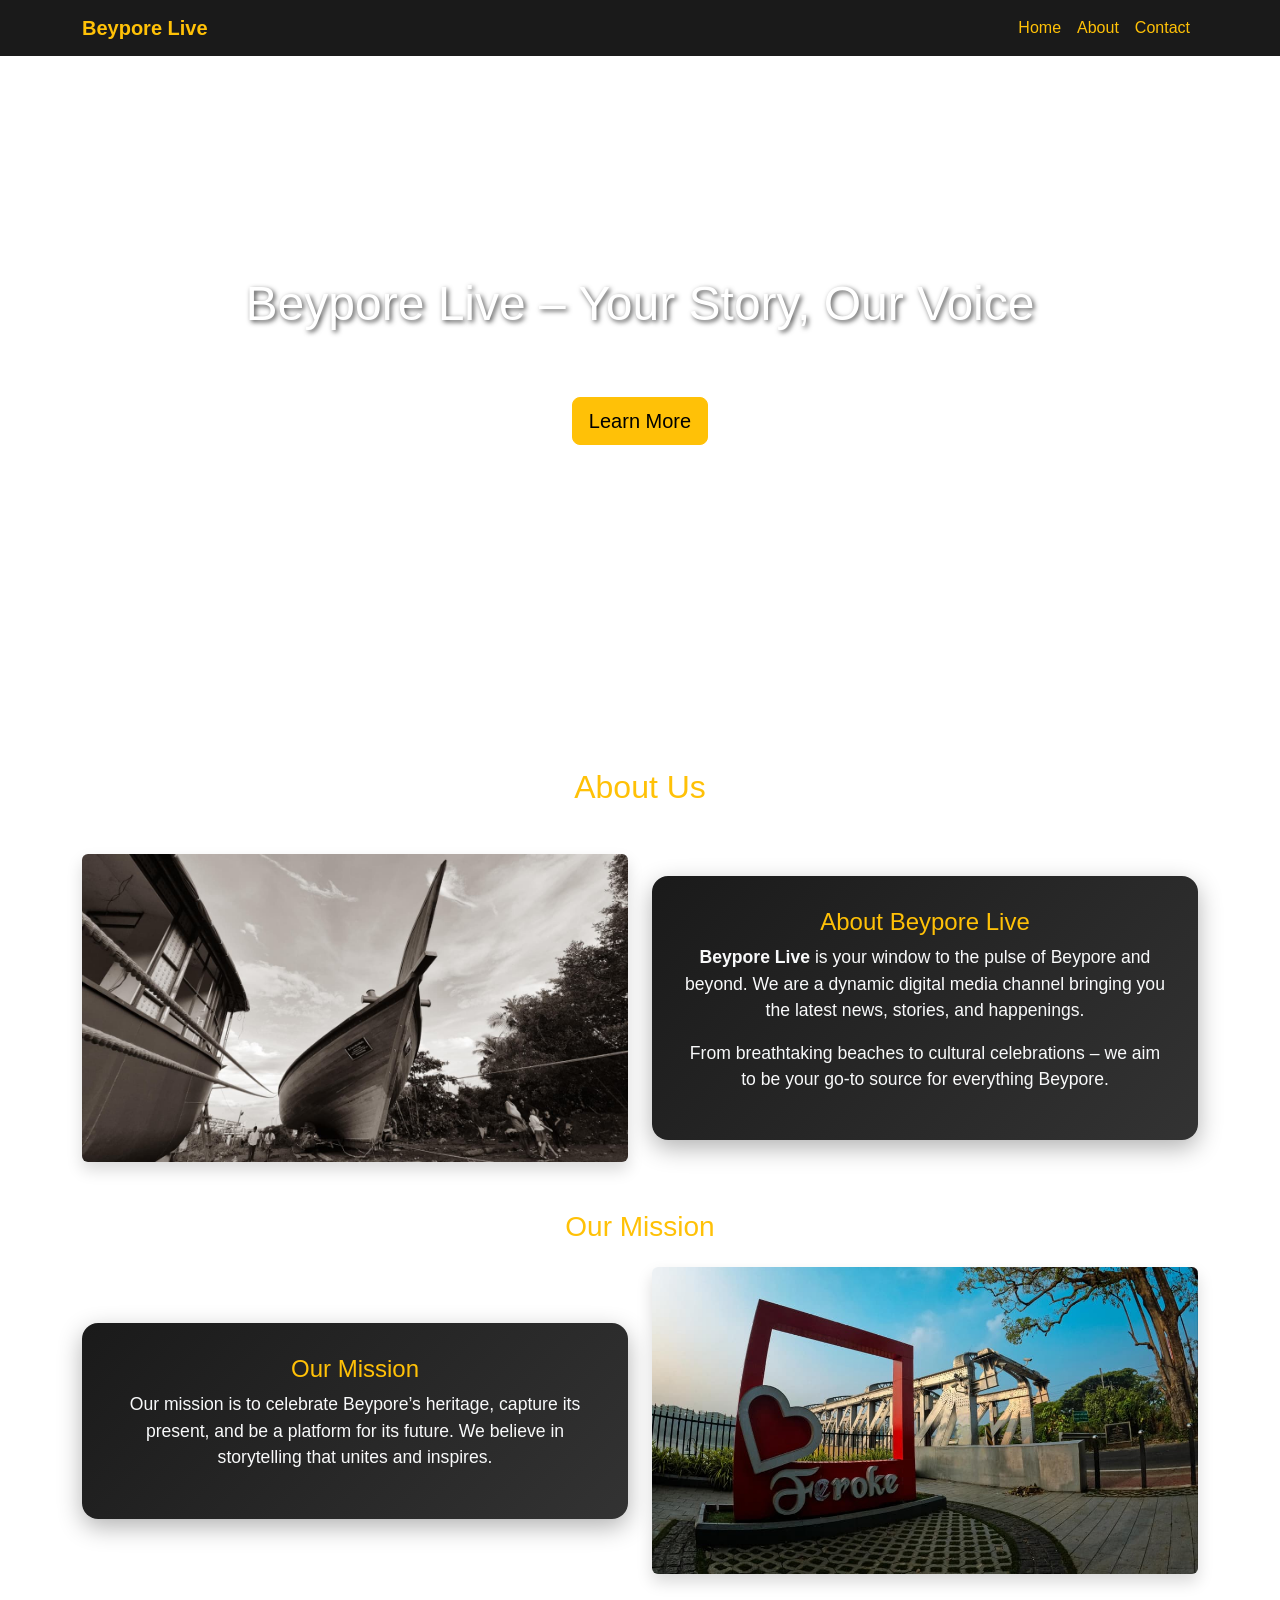
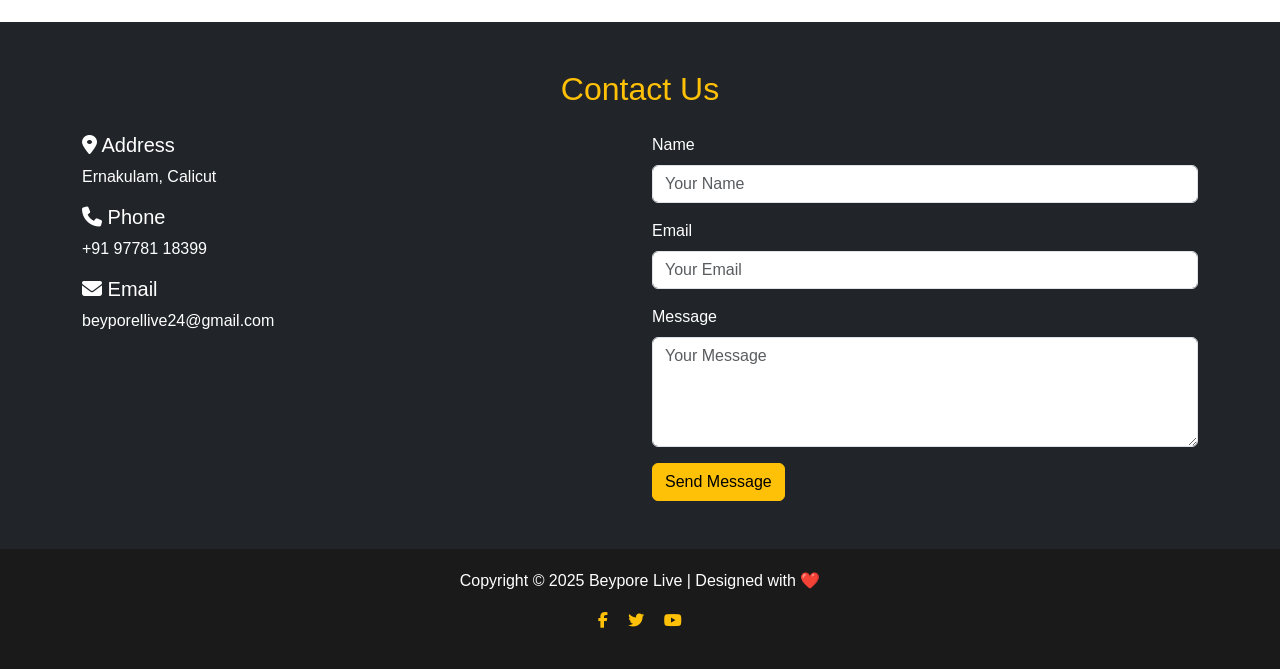
==== last.html @ 76977cc5 "Beypore live work 1st commit" ====
<!DOCTYPE html>
<html lang="en">
<head>
    <meta charset="UTF-8">
    <meta name="viewport" content="width=device-width, initial-scale=1.0">
    <!-- <title>Beypore Live</title> -->
    <title>Beypore Live – Your Story, Our Voice</title>
    <link href="assets/Untitled983_20250711172752.png" rel="icon">
    <link rel="stylesheet" href="https://cdn.jsdelivr.net/npm/bootstrap@5.3.0/dist/css/bootstrap.min.css">
    <link rel="stylesheet" href="https://cdnjs.cloudflare.com/ajax/libs/font-awesome/6.4.0/css/all.min.css">
    <link href="https://unpkg.com/aos@2.3.1/dist/aos.css" rel="stylesheet">

    <style>
        body {
            font-family: Arial, sans-serif;
        }
        .navbar {
            background-color: #1a1a1a;
        }
        .navbar-brand {
            font-weight: bold;
            color: #ffc107 !important;
        }
        .hero {
            background: url('https://images.unsplash.com/photo-1507525428034-b723cf961d3e') no-repeat center center/cover;
            height: 80vh;
            color: white;
            display: flex;
            align-items: center;
            justify-content: center;
            text-align: center;
        }
        .hero h1 {
            font-size: 3rem;
            text-shadow: 2px 2px 5px rgba(0,0,0,0.7);
        }
        .section-title {
            color: #ffc107;
            margin-bottom: 20px;
        }
        footer {
            background-color: #1a1a1a;
            color: white;
            padding: 20px 0;
        }
        footer a {
            color: #ffc107;
            text-decoration: none;
        }


        .jumbotron-style {
            background: linear-gradient(135deg, #1a1a1a, #333);
            color: #ffc107;
            padding: 2rem;
            border-radius: 1rem;
            box-shadow: 0 8px 25px rgba(0,0,0,0.3);
            text-align: center;
            transition: transform 0.3s ease;
        }
        .jumbotron-style:hover {
        transform: scale(1.02);
        }
        .jumbotron-style p {
            color: #f8f9fa;
            font-size: 1.1rem;
        }

    </style>
</head>
<body>

<!-- Navbar -->
<nav class="navbar navbar-expand-lg navbar-dark fixed-top">
    <div class="container">
        <a class="navbar-brand" href="#home">Beypore Live</a>
        <button class="navbar-toggler" type="button" data-bs-toggle="collapse" data-bs-target="#navbarNav">
            <span class="navbar-toggler-icon"></span>
        </button>
        <div class="collapse navbar-collapse" id="navbarNav">
            <ul class="navbar-nav ms-auto">
                <li class="nav-item"><a class="nav-link text-warning" href="#home">Home</a></li>
                <li class="nav-item"><a class="nav-link text-warning" href="#about">About</a></li>
                <li class="nav-item"><a class="nav-link text-warning" href="#contact">Contact</a></li>
            </ul>
        </div>
    </div>
</nav>

<!-- Hero Section -->
<section id="home" class="hero">
    <div>
        <h1>Beypore Live – Your Story, Our Voice</h1>
        <p>Bringing you the latest news, stories, and happenings from Beypore and beyond.</p>
        <a href="#about" class="btn btn-warning btn-lg mt-3">Learn More</a>
    </div>
</section>



<!-- About Section -->
<section class="about-section py-5" id="about">
    <div class="container">
        <h2 class="text-center section-title mb-5" data-aos="fade-up">About Us</h2>
        <div class="row align-items-center mb-5">
            <div class="col-md-6" data-aos="fade-right">
                <img src="assets/WhatsApp Image 2025-08-14 at 17.52.00_19916a96.jpg" alt="Beypore Beach" class="img-fluid rounded shadow">
            </div>
            <div class="col-md-6" data-aos="fade-left">
                <!-- <div class="card p-4 shadow-lg rounded-4">
                    <p><strong>Beypore Live</strong> is your window to the pulse of Beypore and beyond. We are a dynamic digital media channel bringing you the latest news, stories, and happenings.</p>
                    <p>From breathtaking beaches to cultural celebrations – we aim to be your go-to source for everything Beypore.</p>
                </div> -->

                <div class="jumbotron-style" data-aos="fade-up">
                    <h4>About Beypore Live</h4>
                    <p><strong>Beypore Live</strong> is your window to the pulse of Beypore and beyond. We are a dynamic digital media channel bringing you the latest news, stories, and happenings.</p>
                    <p>From breathtaking beaches to cultural celebrations – we aim to be your go-to source for everything Beypore.</p>
                </div>

            </div>
        </div>
        <h3 class="text-center section-title mb-4" data-aos="fade-up">Our Mission</h3>
        <div class="row align-items-center">
            <div class="col-md-6 order-md-2" data-aos="fade-left">
                <img src="assets/WhatsApp Image 2025-08-14 at 17.52.00_8e924453.jpg" alt="Beypore Mission" class="img-fluid rounded shadow">
            </div>
            <div class="col-md-6 order-md-1" data-aos="fade-right">
                <!-- <div class="card p-4 shadow-lg rounded-4">
                    <p>Our mission is to celebrate Beypore’s heritage, capture its present, and be a platform for its future. We believe in storytelling that unites and inspires.</p>
                </div> -->


                <div class="jumbotron-style" data-aos="fade-up">
                    <h4>Our Mission</h4>
                    <p>Our mission is to celebrate Beypore’s heritage, capture its present, and be a platform for its future. We believe in storytelling that unites and inspires.</p>
                </div>

            </div>
        </div>
    </div>
</section>

<!-- Contact Section -->



<!-- AOS Animation -->


<!-- Contact Section -->
<section id="contact" class="py-5 bg-dark text-white">
    <div class="container">
        <h2 class="section-title text-center">Contact Us</h2>
        <div class="row mt-4">
            <div class="col-md-6">
                <h5><i class="fas fa-map-marker-alt"></i> Address</h5>
                <p>Ernakulam, Calicut</p>
                <h5><i class="fas fa-phone"></i> Phone</h5>
                <p>+91 97781 18399</p>
                <h5><i class="fas fa-envelope"></i> Email</h5>
                <p>beyporellive24@gmail.com</p>
            </div>
            <div class="col-md-6">
                <form>
                    <div class="mb-3">
                        <label class="form-label">Name</label>
                        <input type="text" class="form-control" placeholder="Your Name">
                    </div>
                    <div class="mb-3">
                        <label class="form-label">Email</label>
                        <input type="email" class="form-control" placeholder="Your Email">
                    </div>
                    <div class="mb-3">
                        <label class="form-label">Message</label>
                        <textarea class="form-control" rows="4" placeholder="Your Message"></textarea>
                    </div>
                    <button type="submit" class="btn btn-warning">Send Message</button>
                </form>
            </div>
        </div>
    </div>
</section>

<!-- Footer -->
<footer class="text-center">
    <p>Copyright © 2025 Beypore Live | Designed with ❤️</p>
    <p>
        <a href="#"><i class="fab fa-facebook-f me-3"></i></a>
        <a href="#"><i class="fab fa-twitter me-3"></i></a>
        <a href="#"><i class="fab fa-youtube"></i></a>
    </p>
</footer>

<script src="https://unpkg.com/aos@2.3.1/dist/aos.js"></script>
<script>
    AOS.init({ duration: 1000, once: true });
</script>

<script src="https://cdn.jsdelivr.net/npm/bootstrap@5.3.0/dist/js/bootstrap.bundle.min.js"></script>

</body>
</html>
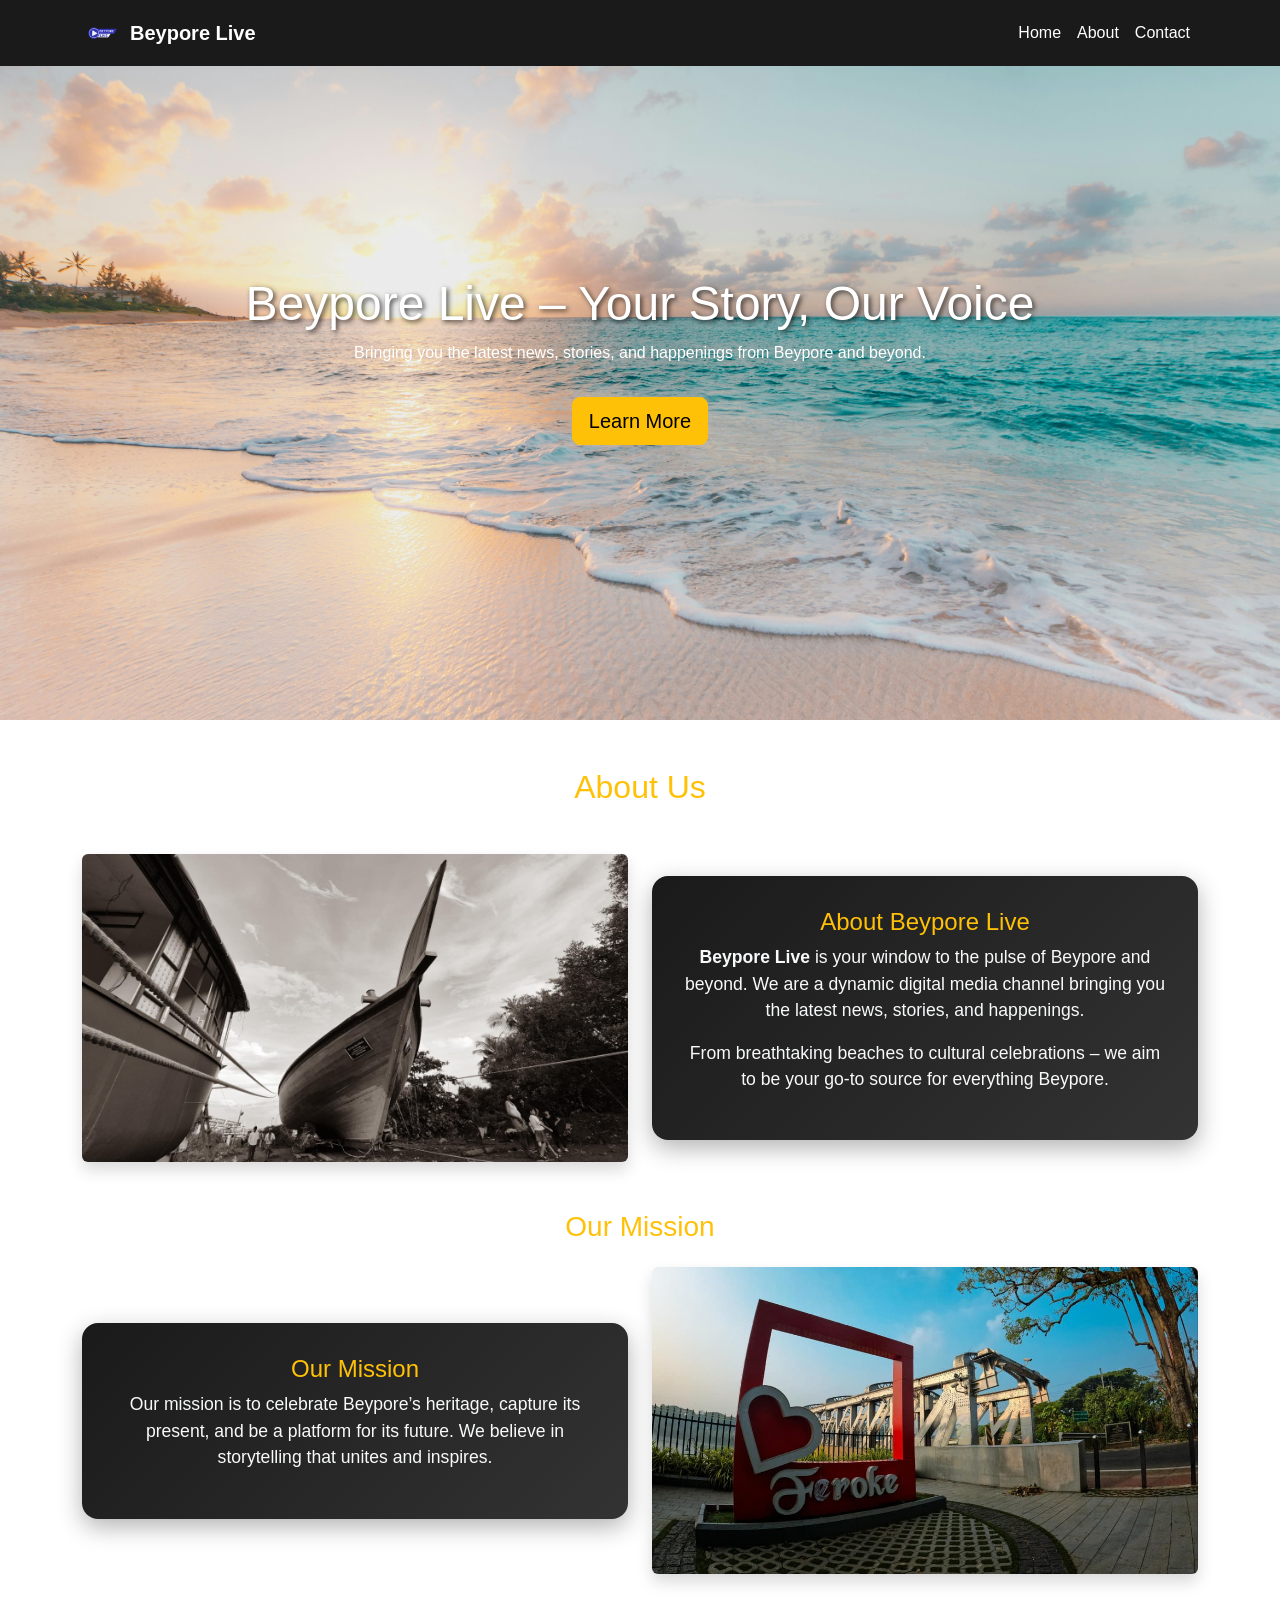
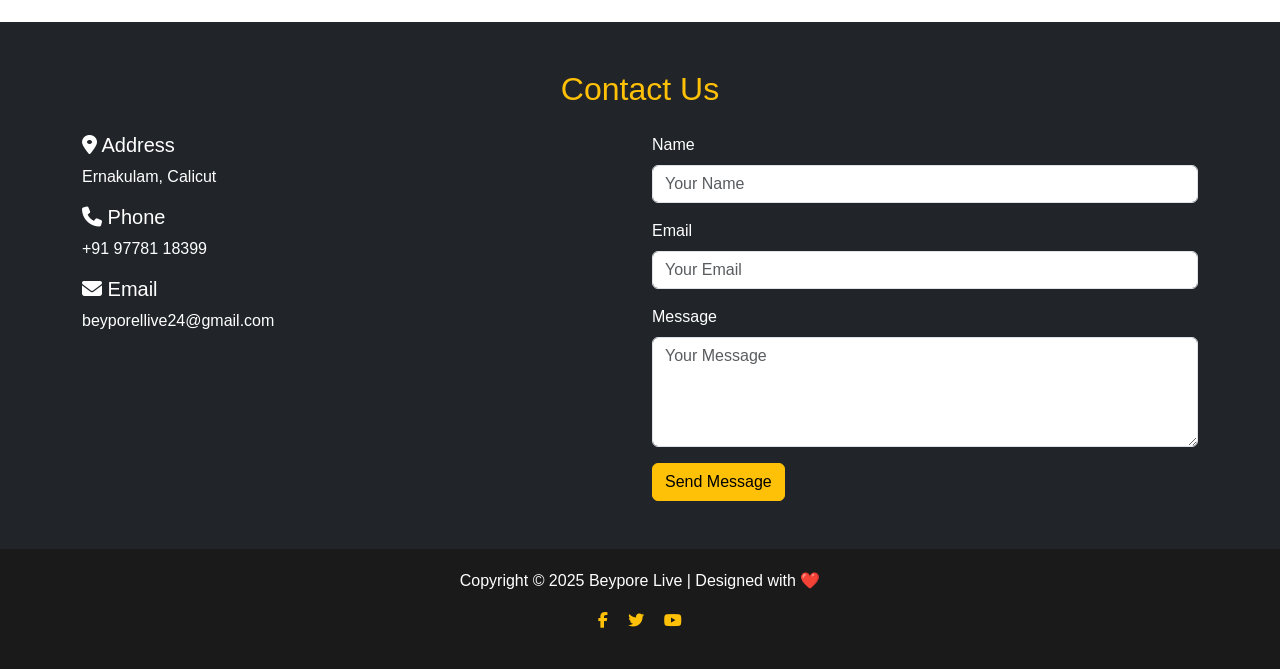
==== commit 57cf7192: "Second commmit with clear" ====
--- a/last.html
+++ b/last.html
@@ -19,10 +19,11 @@
         }
         .navbar-brand {
             font-weight: bold;
-            color: #ffc107 !important;
+            /* color: #ffc107 !important; */
+            color: #ffffff !important;
         }
         .hero {
-            background: url('https://images.unsplash.com/photo-1507525428034-b723cf961d3e') no-repeat center center/cover;
+            background: url('assets/sean-oulashin-KMn4VEeEPR8-unsplash.jpg') no-repeat center center/cover;
             height: 80vh;
             color: white;
             display: flex;
@@ -70,22 +71,36 @@
 </head>
 <body>
 
+
+
+
 <!-- Navbar -->
 <nav class="navbar navbar-expand-lg navbar-dark fixed-top">
     <div class="container">
-        <a class="navbar-brand" href="#home">Beypore Live</a>
+
+        <!-- Logo with proper size -->
+        <a class="navbar-brand d-flex align-items-center" href="#home">
+            <img src="assets/Untitled983_20250711172752.png" 
+                 alt="Logo" 
+                 class="me-2"
+                 style="height:40px; width:40px; border-radius:50%;">
+            <span>Beypore Live</span>
+        </a>
+
         <button class="navbar-toggler" type="button" data-bs-toggle="collapse" data-bs-target="#navbarNav">
             <span class="navbar-toggler-icon"></span>
         </button>
+
         <div class="collapse navbar-collapse" id="navbarNav">
             <ul class="navbar-nav ms-auto">
-                <li class="nav-item"><a class="nav-link text-warning" href="#home">Home</a></li>
-                <li class="nav-item"><a class="nav-link text-warning" href="#about">About</a></li>
-                <li class="nav-item"><a class="nav-link text-warning" href="#contact">Contact</a></li>
+                <li class="nav-item"><a class="nav-link text-white" href="#home">Home</a></li>
+                <li class="nav-item"><a class="nav-link text-white" href="#about">About</a></li>
+                <li class="nav-item"><a class="nav-link text-white" href="#contact">Contact</a></li>
             </ul>
         </div>
     </div>
 </nav>
+
 
 <!-- Hero Section -->
 <section id="home" class="hero">
@@ -107,11 +122,6 @@
                 <img src="assets/WhatsApp Image 2025-08-14 at 17.52.00_19916a96.jpg" alt="Beypore Beach" class="img-fluid rounded shadow">
             </div>
             <div class="col-md-6" data-aos="fade-left">
-                <!-- <div class="card p-4 shadow-lg rounded-4">
-                    <p><strong>Beypore Live</strong> is your window to the pulse of Beypore and beyond. We are a dynamic digital media channel bringing you the latest news, stories, and happenings.</p>
-                    <p>From breathtaking beaches to cultural celebrations – we aim to be your go-to source for everything Beypore.</p>
-                </div> -->
-
                 <div class="jumbotron-style" data-aos="fade-up">
                     <h4>About Beypore Live</h4>
                     <p><strong>Beypore Live</strong> is your window to the pulse of Beypore and beyond. We are a dynamic digital media channel bringing you the latest news, stories, and happenings.</p>
@@ -126,10 +136,6 @@
                 <img src="assets/WhatsApp Image 2025-08-14 at 17.52.00_8e924453.jpg" alt="Beypore Mission" class="img-fluid rounded shadow">
             </div>
             <div class="col-md-6 order-md-1" data-aos="fade-right">
-                <!-- <div class="card p-4 shadow-lg rounded-4">
-                    <p>Our mission is to celebrate Beypore’s heritage, capture its present, and be a platform for its future. We believe in storytelling that unites and inspires.</p>
-                </div> -->
-
 
                 <div class="jumbotron-style" data-aos="fade-up">
                     <h4>Our Mission</h4>
@@ -141,11 +147,7 @@
     </div>
 </section>
 
-<!-- Contact Section -->
-
-
-
-<!-- AOS Animation -->
+
 
 
 <!-- Contact Section -->
@@ -193,6 +195,9 @@
 </footer>
 
 <script src="https://unpkg.com/aos@2.3.1/dist/aos.js"></script>
+
+
+<!-- aos animation -->
 <script>
     AOS.init({ duration: 1000, once: true });
 </script>
